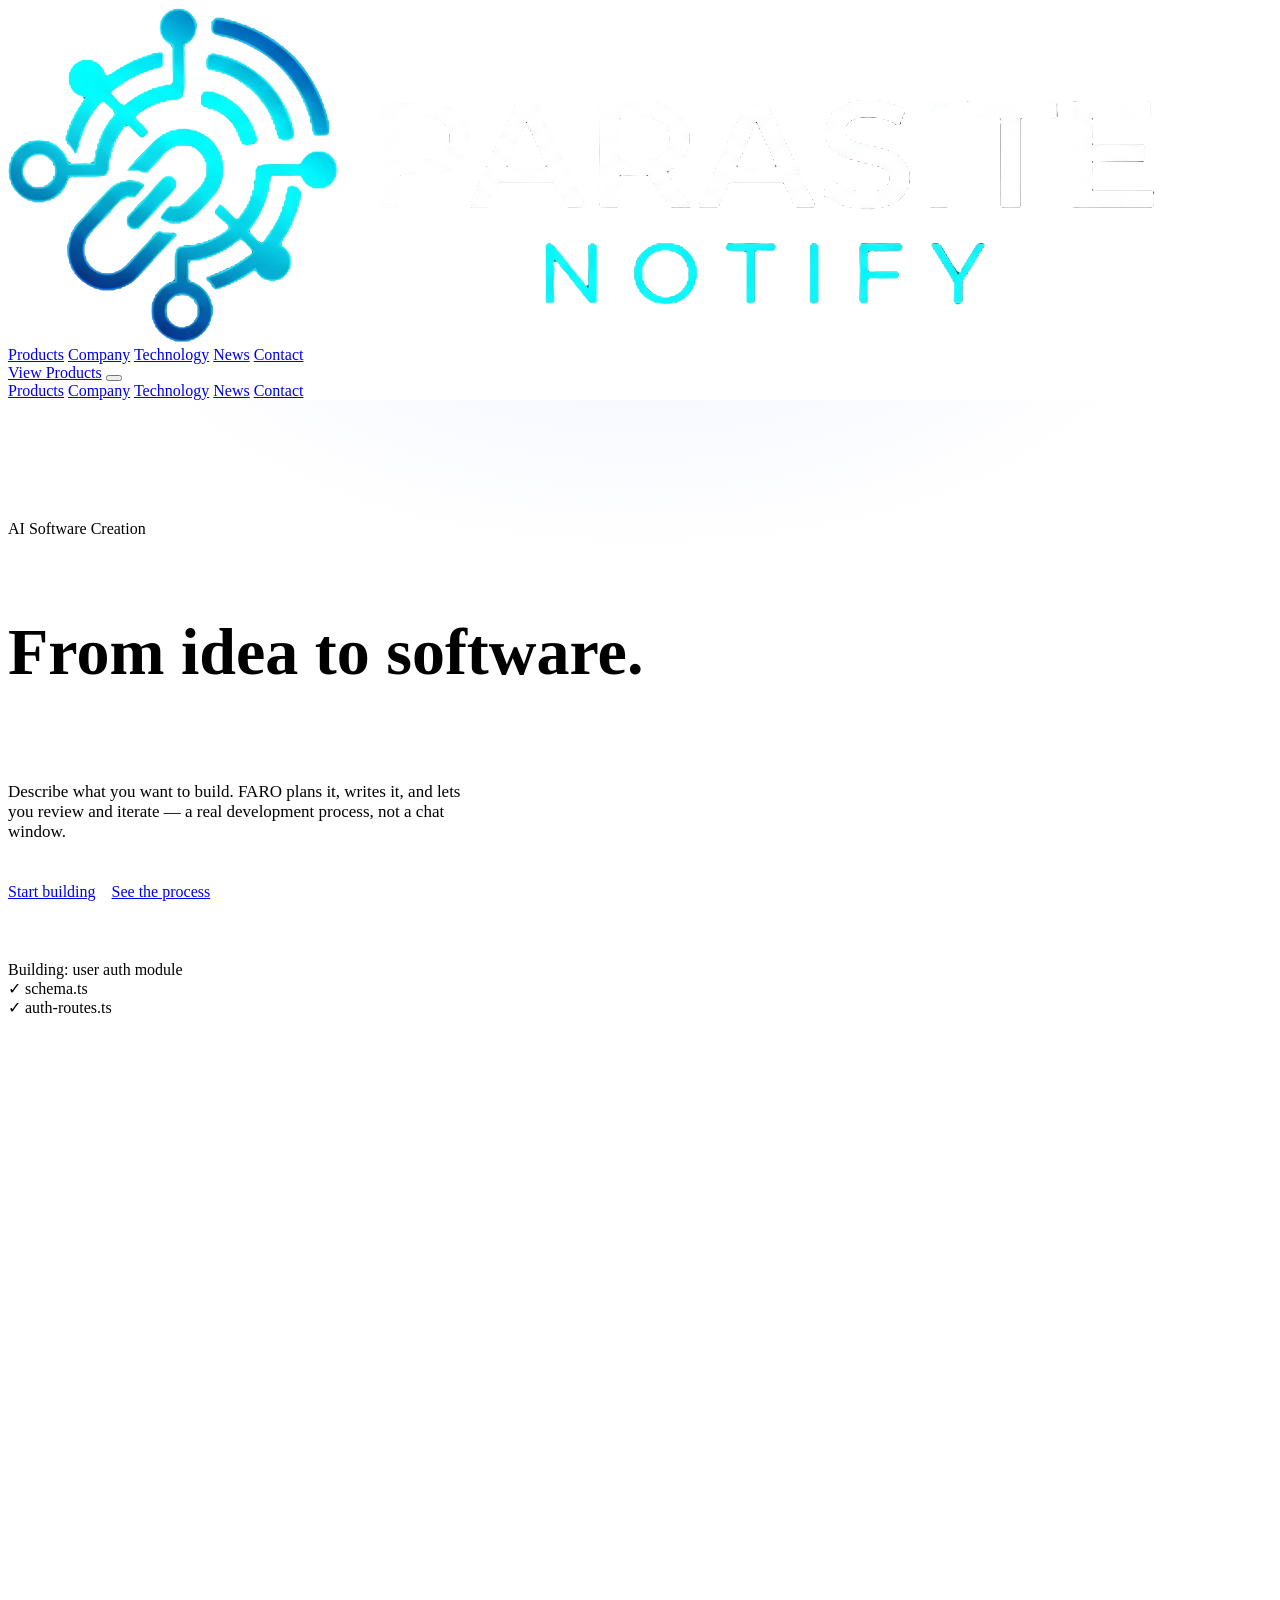
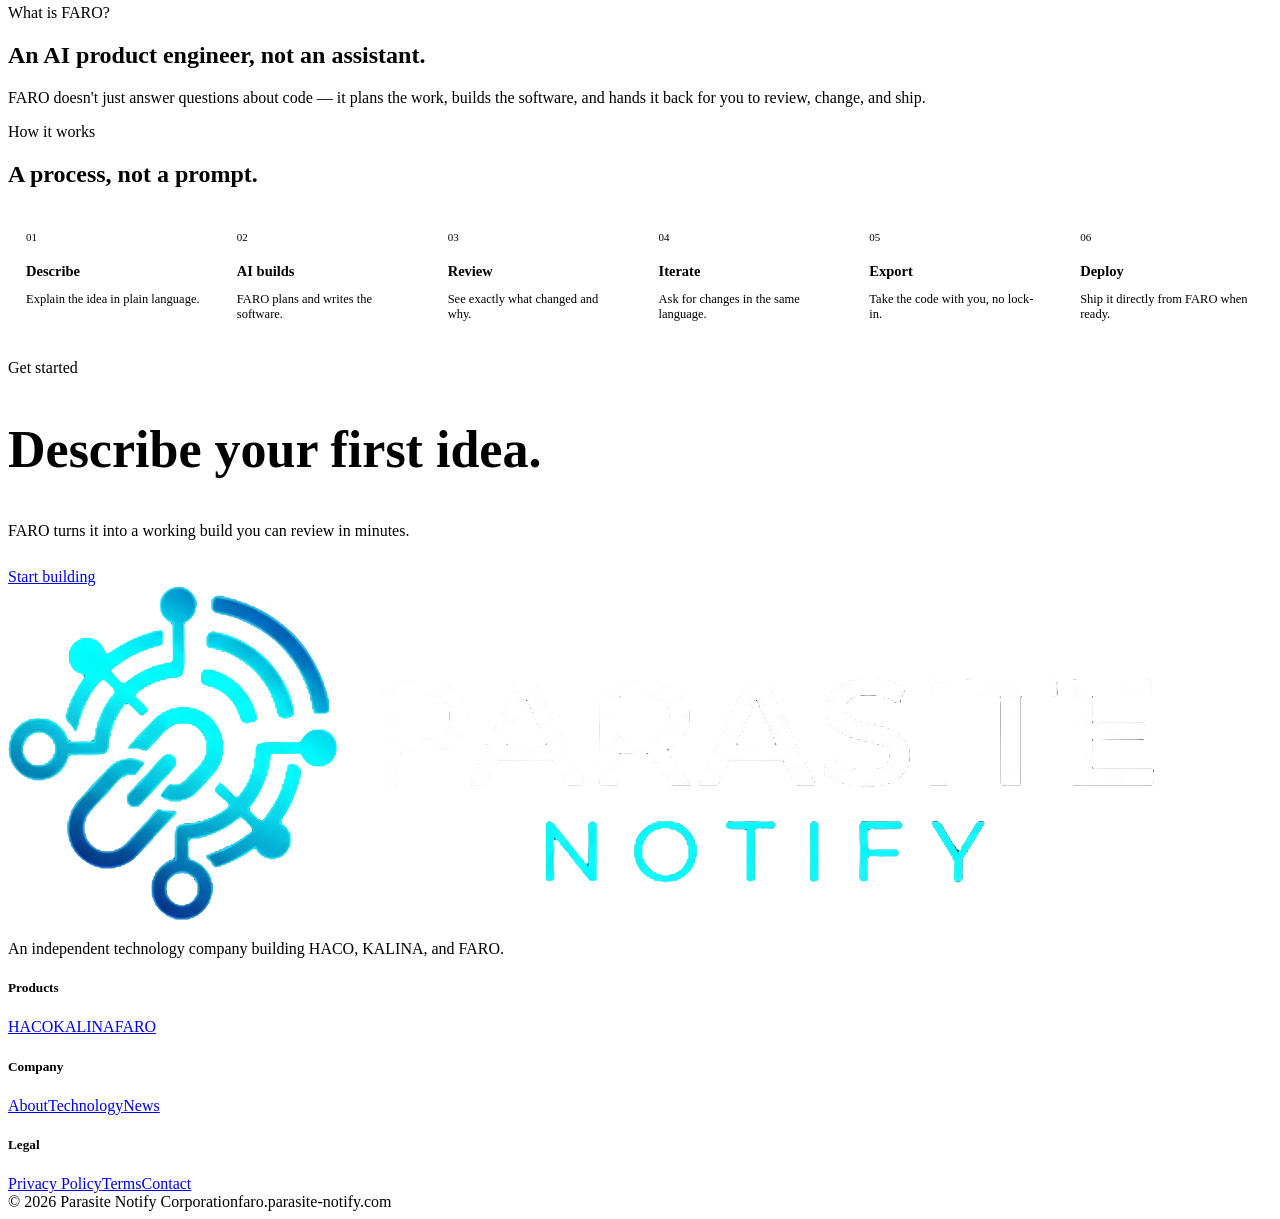
==== faro.html @ b1074730 "Add files via upload" ====
<!DOCTYPE html>
<html lang="en">
<head>
<meta charset="UTF-8">
<meta name="viewport" content="width=device-width, initial-scale=1.0">
<title>FARO | Parasite Notify</title>
<meta name="description" content="FARO — from idea to software, with AI handling the build.">
<link rel="icon" type="image/png" sizes="32x32" href="favicon-32.png">
<link rel="icon" type="image/png" sizes="16x16" href="favicon-16.png">
<link rel="apple-touch-icon" sizes="180x180" href="favicon-180.png">
<link rel="preconnect" href="https://fonts.googleapis.com">
<link rel="preconnect" href="https://fonts.gstatic.com" crossorigin>
<link href="https://fonts.googleapis.com/css2?family=Space+Grotesk:wght@400;500;600;700&family=Inter:wght@400;500;600&family=JetBrains+Mono:wght@400;500&display=swap" rel="stylesheet">
<link rel="stylesheet" href="pn-system.css">
<style>
  :root{ --accent:var(--faro); }
  .hero{padding:120px 0 90px;background:radial-gradient(ellipse 900px 460px at 50% -10%, rgba(111,140,255,0.09), transparent 60%);border-bottom:1px solid var(--line);}
  .hero .wrap{display:flex;flex-direction:column;align-items:flex-start;gap:24px;}
  .hero-cat{color:var(--faro);}
  .hero h1{font-size:clamp(36px,6vw,66px);line-height:1.05;max-width:760px;}
  .hero p{font-size:17px;color:var(--ink-dim);max-width:480px;}
  .hero-visual{width:100%;margin-top:36px;aspect-ratio:16/7;}
  .pipeline{display:grid;grid-template-columns:repeat(6,1fr);gap:1px;background:var(--line);border:1px solid var(--line);}
  .pl-step{background:var(--bg-0);padding:24px 18px;}
  .pl-step .n{font-family:var(--mono);font-size:11px;color:var(--faro);margin-bottom:10px;}
  .pl-step h4{font-family:var(--display);font-size:14.5px;margin-bottom:6px;}
  .pl-step p{font-size:12.5px;color:var(--ink-dim);}
  .cta-final{text-align:left;}
  .cta-final h2{font-size:clamp(30px,4.6vw,52px);max-width:640px;}
  .cta-final p{color:var(--ink-dim);margin-top:18px;max-width:460px;}
  @media(max-width:860px){ .pipeline{grid-template-columns:repeat(2,1fr);} }
</style>
</head>
<body>

<header>
  <nav class="wrap">
    <a href="index.html" class="logo"><img src="full-logo.png" alt="Parasite Notify"></a>
    <div class="nav-links">
      <a href="index.html#products">Products</a>
      <a href="index.html#company">Company</a>
      <a href="index.html#technology">Technology</a>
      <a href="index.html#news">News</a>
      <a href="index.html#contact">Contact</a>
    </div>
    <a href="index.html#products" class="nav-cta">View Products</a>
    <button class="burger" id="burger" aria-label="Menu"><span></span><span></span><span></span></button>
  </nav>
  <div class="mobile-menu" id="mobileMenu">
    <a href="index.html#products">Products</a>
    <a href="index.html#company">Company</a>
    <a href="index.html#technology">Technology</a>
    <a href="index.html#news">News</a>
    <a href="index.html#contact">Contact</a>
  </div>
</header>

<section class="hero">
  <div class="wrap">
    <div class="eyebrow hero-cat">AI Software Creation</div>
    <h1 class="reveal">From idea to software.</h1>
    <p class="reveal">Describe what you want to build. FARO plans it, writes it, and lets you review and iterate — a real development process, not a chat window.</p>
    <div class="reveal" style="display:flex;gap:16px;">
      <a href="#" class="btn-accent">Start building</a>
      <a href="#how" class="btn-ghost">See the process</a>
    </div>
    <div class="visual hero-visual reveal">
      <div class="mock-ui">
        <div class="mock-topbar"><div class="mock-dot"></div><div class="mock-dot"></div><div class="mock-dot"></div></div>
        <div class="mock-row">Building: user auth module</div>
        <div class="mock-row">✓ schema.ts</div>
        <div class="mock-row">✓ auth-routes.ts</div>
        <div class="mock-bar" style="width:62%;background:var(--faro)"></div>
      </div>
    </div>
  </div>
</section>

<section>
  <div class="wrap">
    <div class="section-head reveal">
      <div class="eyebrow">What is FARO?</div>
      <h2>An AI product engineer, not an assistant.</h2>
      <p>FARO doesn't just answer questions about code — it plans the work, builds the software, and hands it back for you to review, change, and ship.</p>
    </div>
  </div>
</section>

<section id="how" class="alt">
  <div class="wrap">
    <div class="section-head reveal">
      <div class="eyebrow">How it works</div>
      <h2>A process, not a prompt.</h2>
    </div>
    <div class="pipeline reveal">
      <div class="pl-step"><div class="n">01</div><h4>Describe</h4><p>Explain the idea in plain language.</p></div>
      <div class="pl-step"><div class="n">02</div><h4>AI builds</h4><p>FARO plans and writes the software.</p></div>
      <div class="pl-step"><div class="n">03</div><h4>Review</h4><p>See exactly what changed and why.</p></div>
      <div class="pl-step"><div class="n">04</div><h4>Iterate</h4><p>Ask for changes in the same language.</p></div>
      <div class="pl-step"><div class="n">05</div><h4>Export</h4><p>Take the code with you, no lock-in.</p></div>
      <div class="pl-step"><div class="n">06</div><h4>Deploy</h4><p>Ship it directly from FARO when ready.</p></div>
    </div>
  </div>
</section>

<section class="alt cta-final">
  <div class="wrap">
    <div class="eyebrow reveal" style="color:var(--faro)">Get started</div>
    <h2 class="reveal">Describe your first idea.</h2>
    <p class="reveal">FARO turns it into a working build you can review in minutes.</p>
    <div class="reveal" style="margin-top:28px;"><a href="#" class="btn-accent">Start building</a></div>
  </div>
</section>

<footer>
  <div class="wrap">
    <div class="foot-grid">
      <div class="foot-col"><div class="logo"><img src="full-logo.png" alt="Parasite Notify"></div><p>An independent technology company building HACO, KALINA, and FARO.</p></div>
      <div class="foot-col"><h5>Products</h5><a href="haco.html">HACO</a><a href="kalina.html">KALINA</a><a href="faro.html">FARO</a></div>
      <div class="foot-col"><h5>Company</h5><a href="index.html#company">About</a><a href="index.html#technology">Technology</a><a href="index.html#news">News</a></div>
      <div class="foot-col"><h5>Legal</h5><a href="#">Privacy Policy</a><a href="#">Terms</a><a href="index.html#contact">Contact</a></div>
    </div>
    <div class="foot-bottom"><span>© 2026 Parasite Notify Corporation</span><span>faro.parasite-notify.com</span></div>
  </div>
</footer>

<script src="pn-system.js"></script>
</body>
</html>
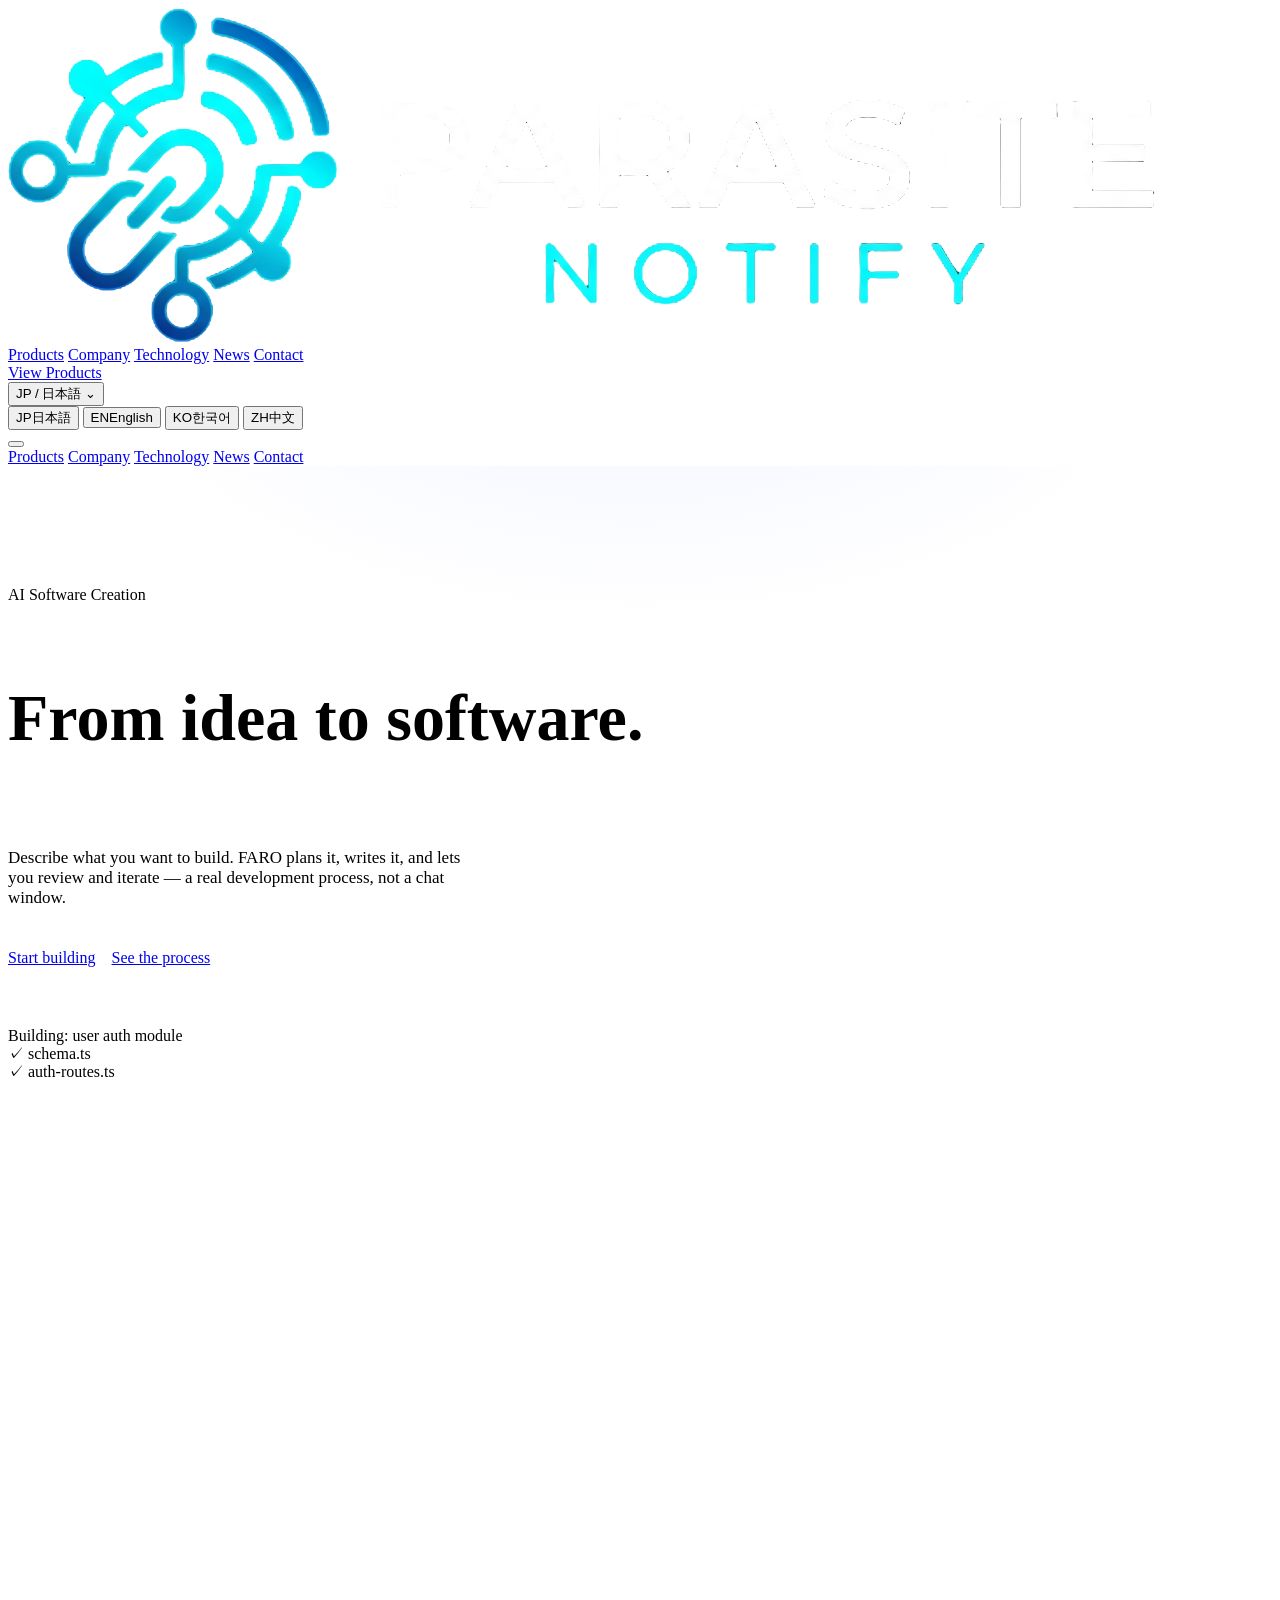
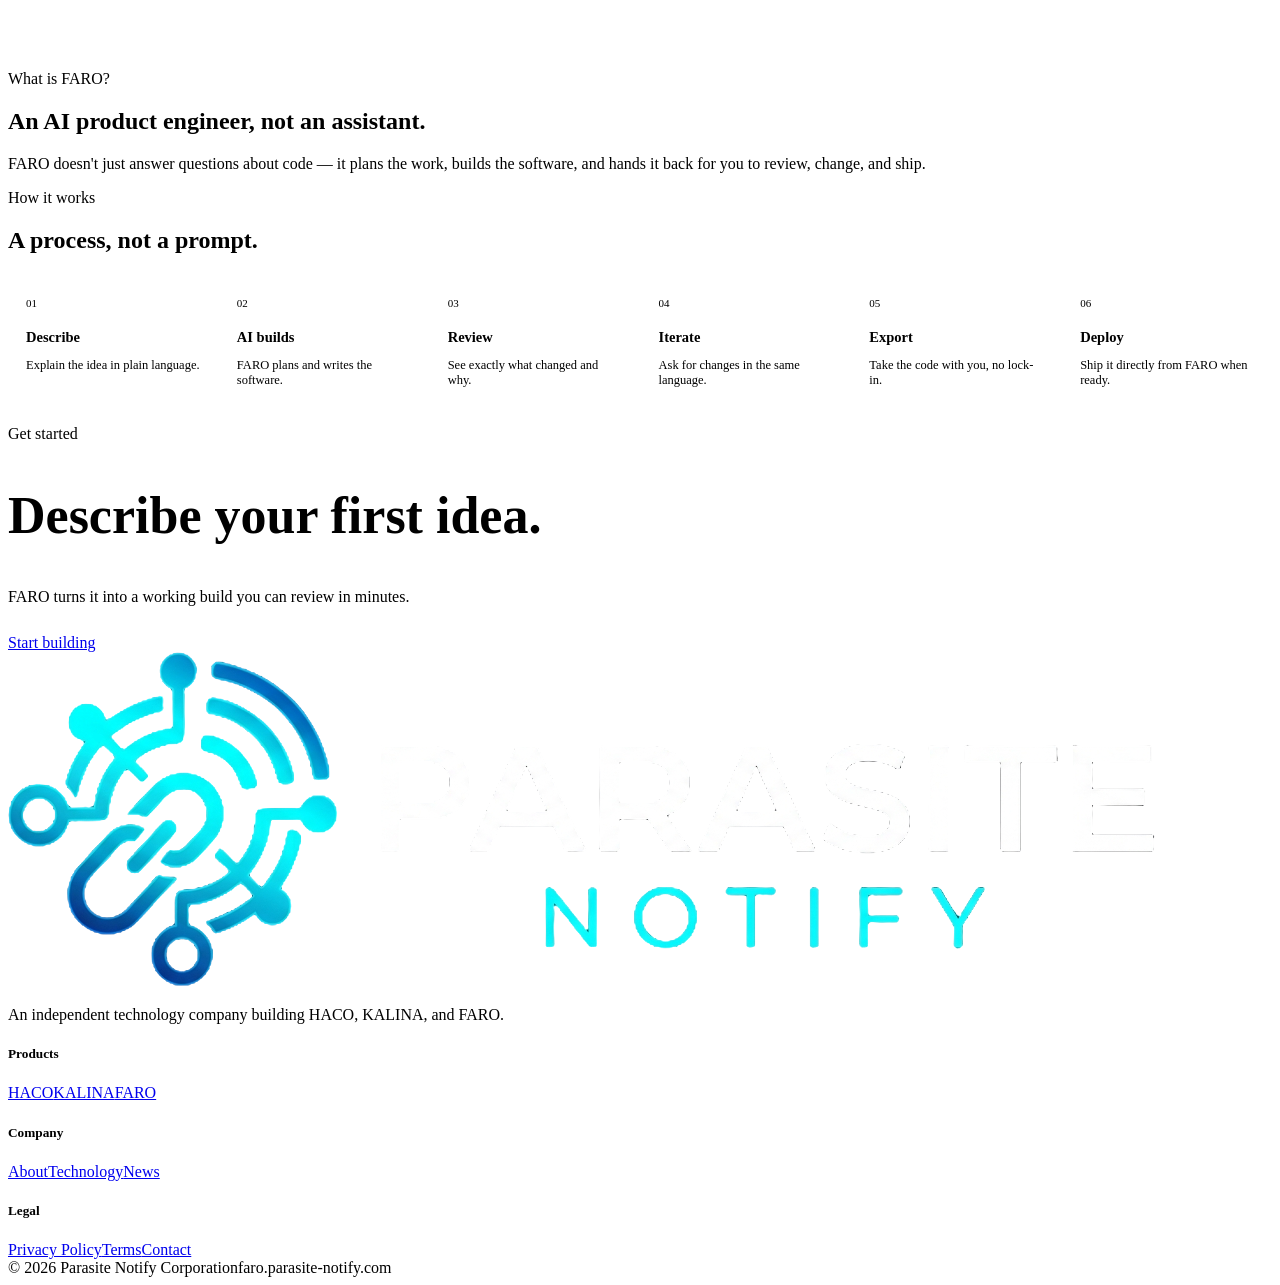
==== commit 1a91ed88: "Add files via upload" ====
--- a/faro.html
+++ b/faro.html
@@ -1,5 +1,5 @@
 <!DOCTYPE html>
-<html lang="en">
+<html lang="ja">
 <head>
 <meta charset="UTF-8">
 <meta name="viewport" content="width=device-width, initial-scale=1.0">
@@ -12,6 +12,7 @@
 <link rel="preconnect" href="https://fonts.gstatic.com" crossorigin>
 <link href="https://fonts.googleapis.com/css2?family=Space+Grotesk:wght@400;500;600;700&family=Inter:wght@400;500;600&family=JetBrains+Mono:wght@400;500&display=swap" rel="stylesheet">
 <link rel="stylesheet" href="pn-system.css">
+<script src="js/i18n.js" defer></script>
 <style>
   :root{ --accent:var(--faro); }
   .hero{padding:120px 0 90px;background:radial-gradient(ellipse 900px 460px at 50% -10%, rgba(111,140,255,0.09), transparent 60%);border-bottom:1px solid var(--line);}
@@ -37,32 +38,47 @@
   <nav class="wrap">
     <a href="index.html" class="logo"><img src="full-logo.png" alt="Parasite Notify"></a>
     <div class="nav-links">
-      <a href="index.html#products">Products</a>
-      <a href="index.html#company">Company</a>
-      <a href="index.html#technology">Technology</a>
-      <a href="index.html#news">News</a>
-      <a href="index.html#contact">Contact</a>
+      <a href="index.html#products" data-i18n="nav.products">Products</a>
+      <a href="index.html#company" data-i18n="nav.company">Company</a>
+      <a href="index.html#technology" data-i18n="nav.technology">Technology</a>
+      <a href="index.html#news" data-i18n="nav.news">News</a>
+      <a href="index.html#contact" data-i18n="nav.contact">Contact</a>
     </div>
-    <a href="index.html#products" class="nav-cta">View Products</a>
+    <a href="index.html#products" class="nav-cta" data-i18n="nav.view_products">View Products</a>
+
+    <!-- Language Switcher -->
+    <div class="language-select-wrap">
+      <button type="button" class="language-select" id="languageSelect" aria-haspopup="listbox" aria-expanded="false">
+        <span id="currentLanguage">JP / 日本語</span>
+        <span class="language-arrow">⌄</span>
+      </button>
+      <div class="language-menu" id="languageMenu" role="listbox" aria-label="Language">
+        <button type="button" class="language-option active" data-lang="ja"><span>JP</span><span>日本語</span></button>
+        <button type="button" class="language-option" data-lang="en"><span>EN</span><span>English</span></button>
+        <button type="button" class="language-option" data-lang="ko"><span>KO</span><span>한국어</span></button>
+        <button type="button" class="language-option" data-lang="zh"><span>ZH</span><span>中文</span></button>
+      </div>
+    </div>
+
     <button class="burger" id="burger" aria-label="Menu"><span></span><span></span><span></span></button>
   </nav>
   <div class="mobile-menu" id="mobileMenu">
-    <a href="index.html#products">Products</a>
-    <a href="index.html#company">Company</a>
-    <a href="index.html#technology">Technology</a>
-    <a href="index.html#news">News</a>
-    <a href="index.html#contact">Contact</a>
+    <a href="index.html#products" data-i18n="mobile_menu.products">Products</a>
+    <a href="index.html#company" data-i18n="mobile_menu.company">Company</a>
+    <a href="index.html#technology" data-i18n="mobile_menu.technology">Technology</a>
+    <a href="index.html#news" data-i18n="mobile_menu.news">News</a>
+    <a href="index.html#contact" data-i18n="mobile_menu.contact">Contact</a>
   </div>
 </header>
 
 <section class="hero">
   <div class="wrap">
-    <div class="eyebrow hero-cat">AI Software Creation</div>
-    <h1 class="reveal">From idea to software.</h1>
-    <p class="reveal">Describe what you want to build. FARO plans it, writes it, and lets you review and iterate — a real development process, not a chat window.</p>
+    <div class="eyebrow hero-cat" data-i18n="faro.hero_eyebrow">AI Software Creation</div>
+    <h1 class="reveal" data-i18n="faro.hero_title">From idea to software.</h1>
+    <p class="reveal" data-i18n="faro.hero_desc">Describe what you want to build. FARO plans it, writes it, and lets you review and iterate — a real development process, not a chat window.</p>
     <div class="reveal" style="display:flex;gap:16px;">
-      <a href="#" class="btn-accent">Start building</a>
-      <a href="#how" class="btn-ghost">See the process</a>
+      <a href="#" class="btn-accent" data-i18n="faro.hero_cta">Start building</a>
+      <a href="#how" class="btn-ghost" data-i18n="faro.hero_cta_ghost">See the process</a>
     </div>
     <div class="visual hero-visual reveal">
       <div class="mock-ui">
@@ -79,9 +95,9 @@
 <section>
   <div class="wrap">
     <div class="section-head reveal">
-      <div class="eyebrow">What is FARO?</div>
-      <h2>An AI product engineer, not an assistant.</h2>
-      <p>FARO doesn't just answer questions about code — it plans the work, builds the software, and hands it back for you to review, change, and ship.</p>
+      <div class="eyebrow" data-i18n="faro.what_eyebrow">What is FARO?</div>
+      <h2 data-i18n="faro.what_title">An AI product engineer, not an assistant.</h2>
+      <p data-i18n="faro.what_desc">FARO doesn't just answer questions about code — it plans the work, builds the software, and hands it back for you to review, change, and ship.</p>
     </div>
   </div>
 </section>
@@ -89,41 +105,41 @@
 <section id="how" class="alt">
   <div class="wrap">
     <div class="section-head reveal">
-      <div class="eyebrow">How it works</div>
-      <h2>A process, not a prompt.</h2>
+      <div class="eyebrow" data-i18n="faro.how_eyebrow">How it works</div>
+      <h2 data-i18n="faro.how_title">A process, not a prompt.</h2>
     </div>
     <div class="pipeline reveal">
-      <div class="pl-step"><div class="n">01</div><h4>Describe</h4><p>Explain the idea in plain language.</p></div>
-      <div class="pl-step"><div class="n">02</div><h4>AI builds</h4><p>FARO plans and writes the software.</p></div>
-      <div class="pl-step"><div class="n">03</div><h4>Review</h4><p>See exactly what changed and why.</p></div>
-      <div class="pl-step"><div class="n">04</div><h4>Iterate</h4><p>Ask for changes in the same language.</p></div>
-      <div class="pl-step"><div class="n">05</div><h4>Export</h4><p>Take the code with you, no lock-in.</p></div>
-      <div class="pl-step"><div class="n">06</div><h4>Deploy</h4><p>Ship it directly from FARO when ready.</p></div>
+      <div class="pl-step"><div class="n">01</div><h4 data-i18n="faro.step_01_title">Describe</h4><p data-i18n="faro.step_01_desc">Explain the idea in plain language.</p></div>
+      <div class="pl-step"><div class="n">02</div><h4 data-i18n="faro.step_02_title">AI builds</h4><p data-i18n="faro.step_02_desc">FARO plans and writes the software.</p></div>
+      <div class="pl-step"><div class="n">03</div><h4 data-i18n="faro.step_03_title">Review</h4><p data-i18n="faro.step_03_desc">See exactly what changed and why.</p></div>
+      <div class="pl-step"><div class="n">04</div><h4 data-i18n="faro.step_04_title">Iterate</h4><p data-i18n="faro.step_04_desc">Ask for changes in the same language.</p></div>
+      <div class="pl-step"><div class="n">05</div><h4 data-i18n="faro.step_05_title">Export</h4><p data-i18n="faro.step_05_desc">Take the code with you, no lock-in.</p></div>
+      <div class="pl-step"><div class="n">06</div><h4 data-i18n="faro.step_06_title">Deploy</h4><p data-i18n="faro.step_06_desc">Ship it directly from FARO when ready.</p></div>
     </div>
   </div>
 </section>
 
 <section class="alt cta-final">
   <div class="wrap">
-    <div class="eyebrow reveal" style="color:var(--faro)">Get started</div>
-    <h2 class="reveal">Describe your first idea.</h2>
-    <p class="reveal">FARO turns it into a working build you can review in minutes.</p>
-    <div class="reveal" style="margin-top:28px;"><a href="#" class="btn-accent">Start building</a></div>
+    <div class="eyebrow reveal" style="color:var(--faro)" data-i18n="faro.cta_eyebrow">Get started</div>
+    <h2 class="reveal" data-i18n="faro.cta_title">Describe your first idea.</h2>
+    <p class="reveal" data-i18n="faro.cta_desc">FARO turns it into a working build you can review in minutes.</p>
+    <div class="reveal" style="margin-top:28px;"><a href="#" class="btn-accent" data-i18n="faro.cta_button">Start building</a></div>
   </div>
 </section>
 
 <footer>
   <div class="wrap">
     <div class="foot-grid">
-      <div class="foot-col"><div class="logo"><img src="full-logo.png" alt="Parasite Notify"></div><p>An independent technology company building HACO, KALINA, and FARO.</p></div>
-      <div class="foot-col"><h5>Products</h5><a href="haco.html">HACO</a><a href="kalina.html">KALINA</a><a href="faro.html">FARO</a></div>
-      <div class="foot-col"><h5>Company</h5><a href="index.html#company">About</a><a href="index.html#technology">Technology</a><a href="index.html#news">News</a></div>
-      <div class="foot-col"><h5>Legal</h5><a href="#">Privacy Policy</a><a href="#">Terms</a><a href="index.html#contact">Contact</a></div>
+      <div class="foot-col"><div class="logo"><img src="full-logo.png" alt="Parasite Notify"></div><p data-i18n="index.footer">An independent technology company building HACO, KALINA, and FARO.</p></div>
+      <div class="foot-col"><h5 data-i18n="index.footer_products">Products</h5><a href="haco.html" data-i18n="common.haco">HACO</a><a href="kalina.html" data-i18n="common.kalina">KALINA</a><a href="faro.html" data-i18n="common.faro">FARO</a></div>
+      <div class="foot-col"><h5 data-i18n="index.footer_company">Company</h5><a href="index.html#company" data-i18n="index.footer_about">About</a><a href="index.html#technology" data-i18n="index.footer_tech">Technology</a><a href="index.html#news" data-i18n="index.footer_news">News</a></div>
+      <div class="foot-col"><h5 data-i18n="index.footer_legal">Legal</h5><a href="#" data-i18n="index.footer_privacy">Privacy Policy</a><a href="#" data-i18n="index.footer_terms">Terms</a><a href="index.html#contact" data-i18n="index.footer_contact">Contact</a></div>
     </div>
-    <div class="foot-bottom"><span>© 2026 Parasite Notify Corporation</span><span>faro.parasite-notify.com</span></div>
+    <div class="foot-bottom"><span data-i18n="index.footer_copyright">© 2026 Parasite Notify Corporation</span><span>faro.parasite-notify.com</span></div>
   </div>
 </footer>
 
 <script src="pn-system.js"></script>
 </body>
-</html>
+</html>
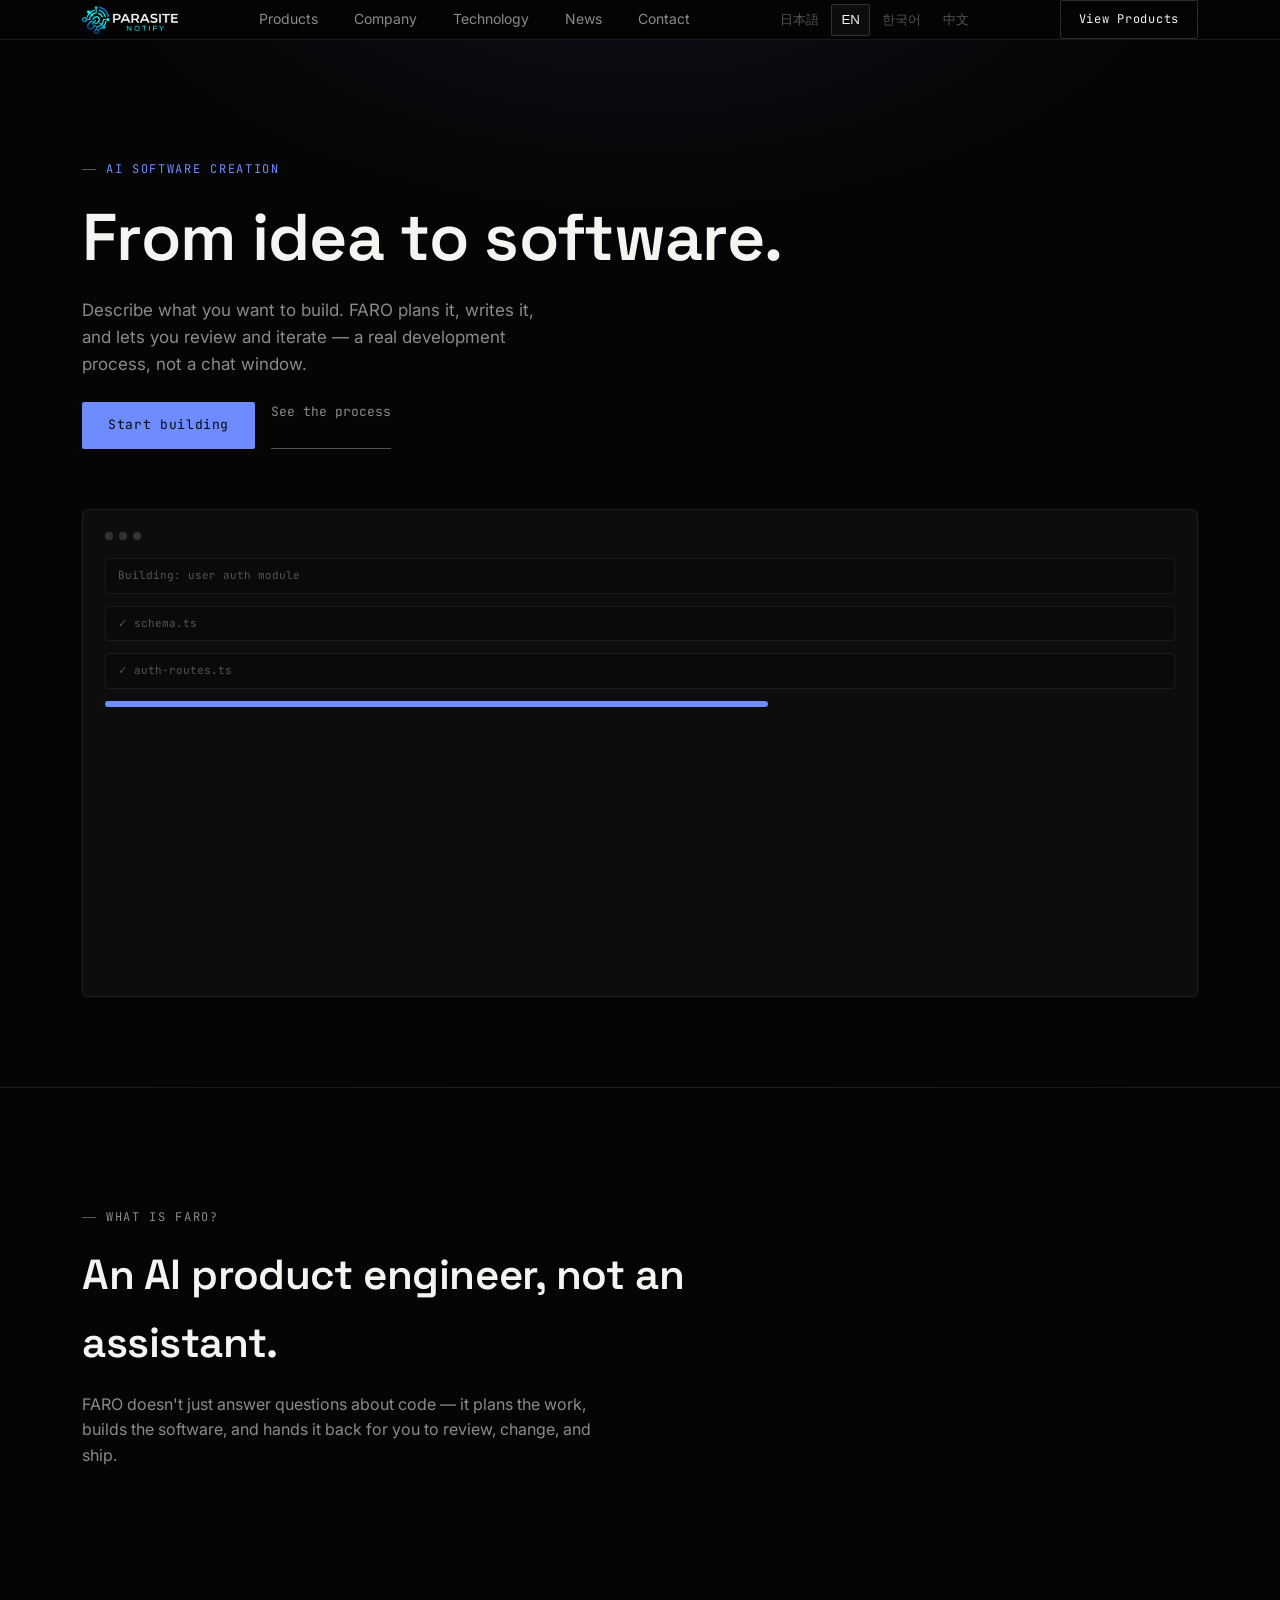
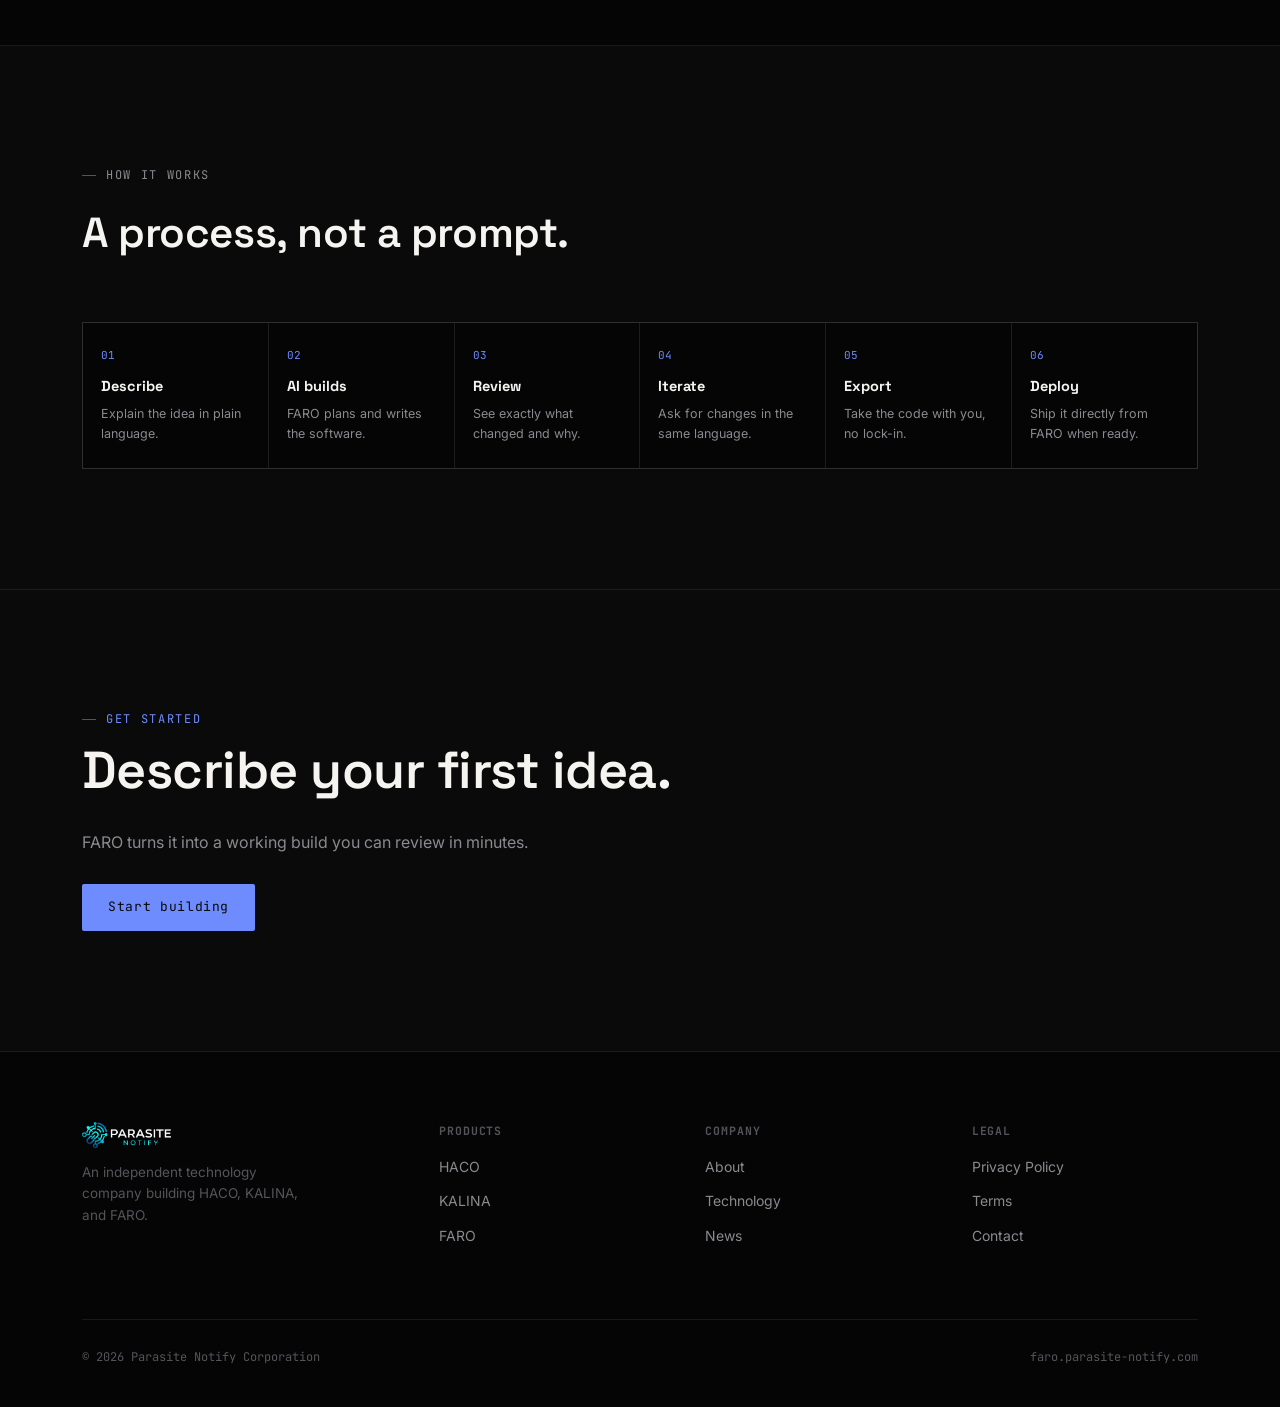
==== commit 68a9dae3: "Update website" ====
--- a/faro.html
+++ b/faro.html
@@ -1,5 +1,5 @@
 <!DOCTYPE html>
-<html lang="ja">
+<html lang="en">
 <head>
 <meta charset="UTF-8">
 <meta name="viewport" content="width=device-width, initial-scale=1.0">
@@ -12,7 +12,6 @@
 <link rel="preconnect" href="https://fonts.gstatic.com" crossorigin>
 <link href="https://fonts.googleapis.com/css2?family=Space+Grotesk:wght@400;500;600;700&family=Inter:wght@400;500;600&family=JetBrains+Mono:wght@400;500&display=swap" rel="stylesheet">
 <link rel="stylesheet" href="pn-system.css">
-<script src="js/i18n.js" defer></script>
 <style>
   :root{ --accent:var(--faro); }
   .hero{padding:120px 0 90px;background:radial-gradient(ellipse 900px 460px at 50% -10%, rgba(111,140,255,0.09), transparent 60%);border-bottom:1px solid var(--line);}
@@ -44,41 +43,38 @@
       <a href="index.html#news" data-i18n="nav.news">News</a>
       <a href="index.html#contact" data-i18n="nav.contact">Contact</a>
     </div>
-    <a href="index.html#products" class="nav-cta" data-i18n="nav.view_products">View Products</a>
-
-    <!-- Language Switcher -->
-    <div class="language-select-wrap">
-      <button type="button" class="language-select" id="languageSelect" aria-haspopup="listbox" aria-expanded="false">
-        <span id="currentLanguage">JP / 日本語</span>
-        <span class="language-arrow">⌄</span>
-      </button>
-      <div class="language-menu" id="languageMenu" role="listbox" aria-label="Language">
-        <button type="button" class="language-option active" data-lang="ja"><span>JP</span><span>日本語</span></button>
-        <button type="button" class="language-option" data-lang="en"><span>EN</span><span>English</span></button>
-        <button type="button" class="language-option" data-lang="ko"><span>KO</span><span>한국어</span></button>
-        <button type="button" class="language-option" data-lang="zh"><span>ZH</span><span>中文</span></button>
-      </div>
+    <div class="lang-switch">
+      <button data-lang="ja">日本語</button>
+      <button data-lang="en">EN</button>
+      <button data-lang="ko">한국어</button>
+      <button data-lang="zh">中文</button>
     </div>
-
+    <a href="index.html#products" class="nav-cta" data-i18n="nav.viewProducts">View Products</a>
     <button class="burger" id="burger" aria-label="Menu"><span></span><span></span><span></span></button>
   </nav>
   <div class="mobile-menu" id="mobileMenu">
-    <a href="index.html#products" data-i18n="mobile_menu.products">Products</a>
-    <a href="index.html#company" data-i18n="mobile_menu.company">Company</a>
-    <a href="index.html#technology" data-i18n="mobile_menu.technology">Technology</a>
-    <a href="index.html#news" data-i18n="mobile_menu.news">News</a>
-    <a href="index.html#contact" data-i18n="mobile_menu.contact">Contact</a>
+    <div class="lang-switch">
+      <button data-lang="ja">日本語</button>
+      <button data-lang="en">EN</button>
+      <button data-lang="ko">한국어</button>
+      <button data-lang="zh">中文</button>
+    </div>
+    <a href="index.html#products" data-i18n="nav.products">Products</a>
+    <a href="index.html#company" data-i18n="nav.company">Company</a>
+    <a href="index.html#technology" data-i18n="nav.technology">Technology</a>
+    <a href="index.html#news" data-i18n="nav.news">News</a>
+    <a href="index.html#contact" data-i18n="nav.contact">Contact</a>
   </div>
 </header>
 
 <section class="hero">
   <div class="wrap">
-    <div class="eyebrow hero-cat" data-i18n="faro.hero_eyebrow">AI Software Creation</div>
-    <h1 class="reveal" data-i18n="faro.hero_title">From idea to software.</h1>
-    <p class="reveal" data-i18n="faro.hero_desc">Describe what you want to build. FARO plans it, writes it, and lets you review and iterate — a real development process, not a chat window.</p>
+    <div class="eyebrow hero-cat" data-i18n="faro.cat">AI Software Creation</div>
+    <h1 class="reveal" data-i18n="faro.title">From idea to software.</h1>
+    <p class="reveal" data-i18n="faro.desc">Describe what you want to build. FARO plans it, writes it, and lets you review and iterate — a real development process, not a chat window.</p>
     <div class="reveal" style="display:flex;gap:16px;">
-      <a href="#" class="btn-accent" data-i18n="faro.hero_cta">Start building</a>
-      <a href="#how" class="btn-ghost" data-i18n="faro.hero_cta_ghost">See the process</a>
+      <a href="#" class="btn-accent" data-i18n="faro.ctaStart">Start building</a>
+      <a href="#how" class="btn-ghost" data-i18n="faro.ctaHow">See the process</a>
     </div>
     <div class="visual hero-visual reveal">
       <div class="mock-ui">
@@ -95,9 +91,9 @@
 <section>
   <div class="wrap">
     <div class="section-head reveal">
-      <div class="eyebrow" data-i18n="faro.what_eyebrow">What is FARO?</div>
-      <h2 data-i18n="faro.what_title">An AI product engineer, not an assistant.</h2>
-      <p data-i18n="faro.what_desc">FARO doesn't just answer questions about code — it plans the work, builds the software, and hands it back for you to review, change, and ship.</p>
+      <div class="eyebrow" data-i18n="faro.whatEyebrow">What is FARO?</div>
+      <h2 data-i18n="faro.whatTitle">An AI product engineer, not an assistant.</h2>
+      <p data-i18n="faro.whatDesc">FARO doesn't just answer questions about code — it plans the work, builds the software, and hands it back for you to review, change, and ship.</p>
     </div>
   </div>
 </section>
@@ -105,41 +101,42 @@
 <section id="how" class="alt">
   <div class="wrap">
     <div class="section-head reveal">
-      <div class="eyebrow" data-i18n="faro.how_eyebrow">How it works</div>
-      <h2 data-i18n="faro.how_title">A process, not a prompt.</h2>
+      <div class="eyebrow" data-i18n="faro.howEyebrow">How it works</div>
+      <h2 data-i18n="faro.howTitle">A process, not a prompt.</h2>
     </div>
     <div class="pipeline reveal">
-      <div class="pl-step"><div class="n">01</div><h4 data-i18n="faro.step_01_title">Describe</h4><p data-i18n="faro.step_01_desc">Explain the idea in plain language.</p></div>
-      <div class="pl-step"><div class="n">02</div><h4 data-i18n="faro.step_02_title">AI builds</h4><p data-i18n="faro.step_02_desc">FARO plans and writes the software.</p></div>
-      <div class="pl-step"><div class="n">03</div><h4 data-i18n="faro.step_03_title">Review</h4><p data-i18n="faro.step_03_desc">See exactly what changed and why.</p></div>
-      <div class="pl-step"><div class="n">04</div><h4 data-i18n="faro.step_04_title">Iterate</h4><p data-i18n="faro.step_04_desc">Ask for changes in the same language.</p></div>
-      <div class="pl-step"><div class="n">05</div><h4 data-i18n="faro.step_05_title">Export</h4><p data-i18n="faro.step_05_desc">Take the code with you, no lock-in.</p></div>
-      <div class="pl-step"><div class="n">06</div><h4 data-i18n="faro.step_06_title">Deploy</h4><p data-i18n="faro.step_06_desc">Ship it directly from FARO when ready.</p></div>
+      <div class="pl-step"><div class="n">01</div><h4 data-i18n="faro.step1Title">Describe</h4><p data-i18n="faro.step1Desc">Explain the idea in plain language.</p></div>
+      <div class="pl-step"><div class="n">02</div><h4 data-i18n="faro.step2Title">AI builds</h4><p data-i18n="faro.step2Desc">FARO plans and writes the software.</p></div>
+      <div class="pl-step"><div class="n">03</div><h4 data-i18n="faro.step3Title">Review</h4><p data-i18n="faro.step3Desc">See exactly what changed and why.</p></div>
+      <div class="pl-step"><div class="n">04</div><h4 data-i18n="faro.step4Title">Iterate</h4><p data-i18n="faro.step4Desc">Ask for changes in the same language.</p></div>
+      <div class="pl-step"><div class="n">05</div><h4 data-i18n="faro.step5Title">Export</h4><p data-i18n="faro.step5Desc">Take the code with you, no lock-in.</p></div>
+      <div class="pl-step"><div class="n">06</div><h4 data-i18n="faro.step6Title">Deploy</h4><p data-i18n="faro.step6Desc">Ship it directly from FARO when ready.</p></div>
     </div>
   </div>
 </section>
 
 <section class="alt cta-final">
   <div class="wrap">
-    <div class="eyebrow reveal" style="color:var(--faro)" data-i18n="faro.cta_eyebrow">Get started</div>
-    <h2 class="reveal" data-i18n="faro.cta_title">Describe your first idea.</h2>
-    <p class="reveal" data-i18n="faro.cta_desc">FARO turns it into a working build you can review in minutes.</p>
-    <div class="reveal" style="margin-top:28px;"><a href="#" class="btn-accent" data-i18n="faro.cta_button">Start building</a></div>
+    <div class="eyebrow reveal" style="color:var(--faro)" data-i18n="faro.ctaEyebrow">Get started</div>
+    <h2 class="reveal" data-i18n="faro.ctaTitle">Describe your first idea.</h2>
+    <p class="reveal" data-i18n="faro.ctaDesc">FARO turns it into a working build you can review in minutes.</p>
+    <div class="reveal" style="margin-top:28px;"><a href="#" class="btn-accent" data-i18n="faro.ctaBtn">Start building</a></div>
   </div>
 </section>
 
 <footer>
   <div class="wrap">
     <div class="foot-grid">
-      <div class="foot-col"><div class="logo"><img src="full-logo.png" alt="Parasite Notify"></div><p data-i18n="index.footer">An independent technology company building HACO, KALINA, and FARO.</p></div>
-      <div class="foot-col"><h5 data-i18n="index.footer_products">Products</h5><a href="haco.html" data-i18n="common.haco">HACO</a><a href="kalina.html" data-i18n="common.kalina">KALINA</a><a href="faro.html" data-i18n="common.faro">FARO</a></div>
-      <div class="foot-col"><h5 data-i18n="index.footer_company">Company</h5><a href="index.html#company" data-i18n="index.footer_about">About</a><a href="index.html#technology" data-i18n="index.footer_tech">Technology</a><a href="index.html#news" data-i18n="index.footer_news">News</a></div>
-      <div class="foot-col"><h5 data-i18n="index.footer_legal">Legal</h5><a href="#" data-i18n="index.footer_privacy">Privacy Policy</a><a href="#" data-i18n="index.footer_terms">Terms</a><a href="index.html#contact" data-i18n="index.footer_contact">Contact</a></div>
+      <div class="foot-col"><div class="logo"><img src="full-logo.png" alt="Parasite Notify"></div><p data-i18n="footer.tagline">An independent technology company building HACO, KALINA, and FARO.</p></div>
+      <div class="foot-col"><h5 data-i18n="footer.productsHeading">Products</h5><a href="haco.html">HACO</a><a href="kalina.html">KALINA</a><a href="faro.html">FARO</a></div>
+      <div class="foot-col"><h5 data-i18n="footer.companyHeading">Company</h5><a href="index.html#company" data-i18n="footer.about">About</a><a href="index.html#technology" data-i18n="footer.technology">Technology</a><a href="index.html#news" data-i18n="footer.news">News</a></div>
+      <div class="foot-col"><h5 data-i18n="footer.legalHeading">Legal</h5><a href="#" data-i18n="footer.privacy">Privacy Policy</a><a href="#" data-i18n="footer.terms">Terms</a><a href="index.html#contact" data-i18n="footer.contact">Contact</a></div>
     </div>
-    <div class="foot-bottom"><span data-i18n="index.footer_copyright">© 2026 Parasite Notify Corporation</span><span>faro.parasite-notify.com</span></div>
+    <div class="foot-bottom"><span>© 2026 Parasite Notify Corporation</span><span>faro.parasite-notify.com</span></div>
   </div>
 </footer>
 
+<script src="i18n.js"></script>
 <script src="pn-system.js"></script>
 </body>
-</html>+</html>
--- a/pn-system.css
+++ b/pn-system.css
@@ -0,0 +1,83 @@
+:root{
+  --bg-0:#050505; --bg-1:#0a0a0a; --bg-2:#0d0d0e;
+  --line:rgba(245,244,241,0.08); --line-strong:rgba(245,244,241,0.16);
+  --ink:#f5f4f1; --ink-dim:#8a8a8f; --ink-faint:#54545a;
+  --pn:#e8a33d; --haco:#4fd1c5; --kalina:#e2643b; --faro:#6f8cff;
+  --accent:var(--pn);
+  --display:'Space Grotesk',sans-serif; --body:'Inter',sans-serif; --mono:'JetBrains Mono',monospace;
+}
+*{margin:0;padding:0;box-sizing:border-box;}
+html{scroll-behavior:smooth;}
+body{background:var(--bg-0);color:var(--ink);font-family:var(--body);font-size:16px;line-height:1.6;-webkit-font-smoothing:antialiased;overflow-x:hidden;}
+::selection{background:var(--accent);color:#050505;}
+a{color:inherit;text-decoration:none;}
+img{max-width:100%;display:block;}
+.wrap{max-width:1180px;margin:0 auto;padding:0 32px;}
+.eyebrow{font-family:var(--mono);font-size:12px;letter-spacing:0.14em;text-transform:uppercase;color:var(--ink-dim);display:flex;align-items:center;gap:10px;}
+.eyebrow::before{content:'';width:14px;height:1px;background:var(--ink-faint);}
+h1,h2,h3{font-family:var(--display);font-weight:600;letter-spacing:-0.01em;}
+.reveal{opacity:0;transform:translateY(24px);transition:opacity .8s cubic-bezier(.2,.7,.2,1),transform .8s cubic-bezier(.2,.7,.2,1);}
+.reveal.in{opacity:1;transform:translateY(0);}
+
+/* NAV */
+header{position:sticky;top:0;z-index:100;background:rgba(5,5,5,0.72);backdrop-filter:blur(14px);border-bottom:1px solid var(--line);}
+nav{display:flex;align-items:center;justify-content:space-between;padding:20px 32px;max-width:1180px;margin:0 auto;}
+.logo{font-family:var(--display);font-weight:700;font-size:15px;letter-spacing:0.02em;display:flex;align-items:center;}
+.logo img{height:28px;width:auto;display:block;}
+.foot-col .logo img{height:26px;}
+.nav-links{display:flex;gap:36px;font-size:14px;color:var(--ink-dim);}
+.nav-links a{transition:color .25s ease;}
+.nav-links a:hover{color:var(--ink);}
+.nav-links a.active{color:var(--ink);}
+.nav-cta{font-family:var(--mono);font-size:12px;letter-spacing:0.06em;border:1px solid var(--line-strong);padding:9px 18px;border-radius:2px;transition:border-color .25s ease,background .25s ease;}
+.nav-cta:hover{border-color:var(--ink);background:rgba(245,244,241,0.04);}
+.lang-switch{display:flex;gap:2px;font-family:var(--mono);font-size:11px;letter-spacing:0.04em;}
+.lang-switch button{background:none;border:1px solid transparent;color:var(--ink-faint);padding:6px 9px;border-radius:2px;cursor:pointer;transition:color .2s ease,border-color .2s ease,background .2s ease;}
+.lang-switch button:hover{color:var(--ink-dim);}
+.lang-switch button.active{color:var(--ink);border-color:var(--line-strong);background:rgba(245,244,241,0.04);}
+.mobile-menu .lang-switch{padding:16px 32px;gap:8px;border-bottom:1px solid var(--line);}
+.mobile-menu .lang-switch button{padding:8px 12px;border:1px solid var(--line-strong);}
+.burger{display:none;width:22px;height:16px;position:relative;cursor:pointer;background:none;border:0;}
+.burger span{position:absolute;left:0;width:100%;height:1px;background:var(--ink);transition:all .3s ease;}
+.burger span:nth-child(1){top:0;} .burger span:nth-child(2){top:7px;} .burger span:nth-child(3){top:14px;}
+.mobile-menu{display:none;flex-direction:column;border-top:1px solid var(--line);}
+.mobile-menu a{padding:18px 32px;border-bottom:1px solid var(--line);font-size:15px;color:var(--ink-dim);}
+.mobile-menu.open{display:flex;}
+
+/* generic */
+section{padding:120px 0;border-bottom:1px solid var(--line);}
+section.alt{background:var(--bg-1);}
+.section-head{max-width:640px;margin-bottom:56px;}
+.section-head h2{font-size:clamp(28px,3.4vw,42px);margin-top:14px;}
+.section-head p{color:var(--ink-dim);margin-top:16px;font-size:16px;max-width:520px;}
+.btn-primary{background:var(--ink);color:#080808;font-family:var(--mono);font-size:13px;letter-spacing:0.05em;padding:13px 26px;border-radius:2px;transition:opacity .25s ease;display:inline-block;}
+.btn-primary:hover{opacity:0.82;}
+.btn-accent{background:var(--accent);color:#080808;font-family:var(--mono);font-size:13px;letter-spacing:0.05em;padding:13px 26px;border-radius:2px;transition:opacity .25s ease;display:inline-block;}
+.btn-accent:hover{opacity:0.85;}
+.btn-ghost{font-family:var(--mono);font-size:13px;color:var(--ink-dim);border-bottom:1px solid var(--ink-faint);padding-bottom:2px;transition:color .25s ease,border-color .25s ease;}
+.btn-ghost:hover{color:var(--ink);border-color:var(--ink);}
+
+/* mock ui */
+.mock-ui{position:absolute;inset:0;padding:22px;display:flex;flex-direction:column;gap:12px;font-family:var(--mono);font-size:11px;color:var(--ink-faint);}
+.mock-topbar{display:flex;gap:6px;margin-bottom:6px;}
+.mock-dot{width:8px;height:8px;border-radius:50%;background:var(--line-strong);}
+.mock-row{min-height:34px;border:1px solid var(--line);border-radius:4px;display:flex;align-items:center;padding:8px 12px;background:var(--bg-1);}
+.mock-bar{height:6px;border-radius:3px;background:var(--line-strong);}
+.visual{border:1px solid var(--line);border-radius:6px;overflow:hidden;background:var(--bg-2);position:relative;}
+
+/* footer */
+footer{padding:70px 0 40px;}
+.foot-grid{display:grid;grid-template-columns:1.4fr 1fr 1fr 1fr;gap:40px;margin-bottom:60px;}
+.foot-col .logo{margin-bottom:14px;}
+.foot-col p{color:var(--ink-faint);font-size:13.5px;max-width:220px;}
+.foot-col h5{font-family:var(--mono);font-size:11.5px;letter-spacing:0.08em;text-transform:uppercase;color:var(--ink-faint);margin-bottom:16px;}
+.foot-col a{display:block;font-size:14px;color:var(--ink-dim);margin-bottom:12px;transition:color .2s ease;}
+.foot-col a:hover{color:var(--ink);}
+.foot-bottom{display:flex;justify-content:space-between;align-items:center;padding-top:28px;border-top:1px solid var(--line);font-family:var(--mono);font-size:12px;color:var(--ink-faint);flex-wrap:wrap;gap:14px;}
+
+@media (max-width:860px){
+  .nav-links{display:none;}
+  .burger{display:block;}
+  .foot-grid{grid-template-columns:1fr 1fr;gap:36px;}
+  section{padding:80px 0;}
+}
